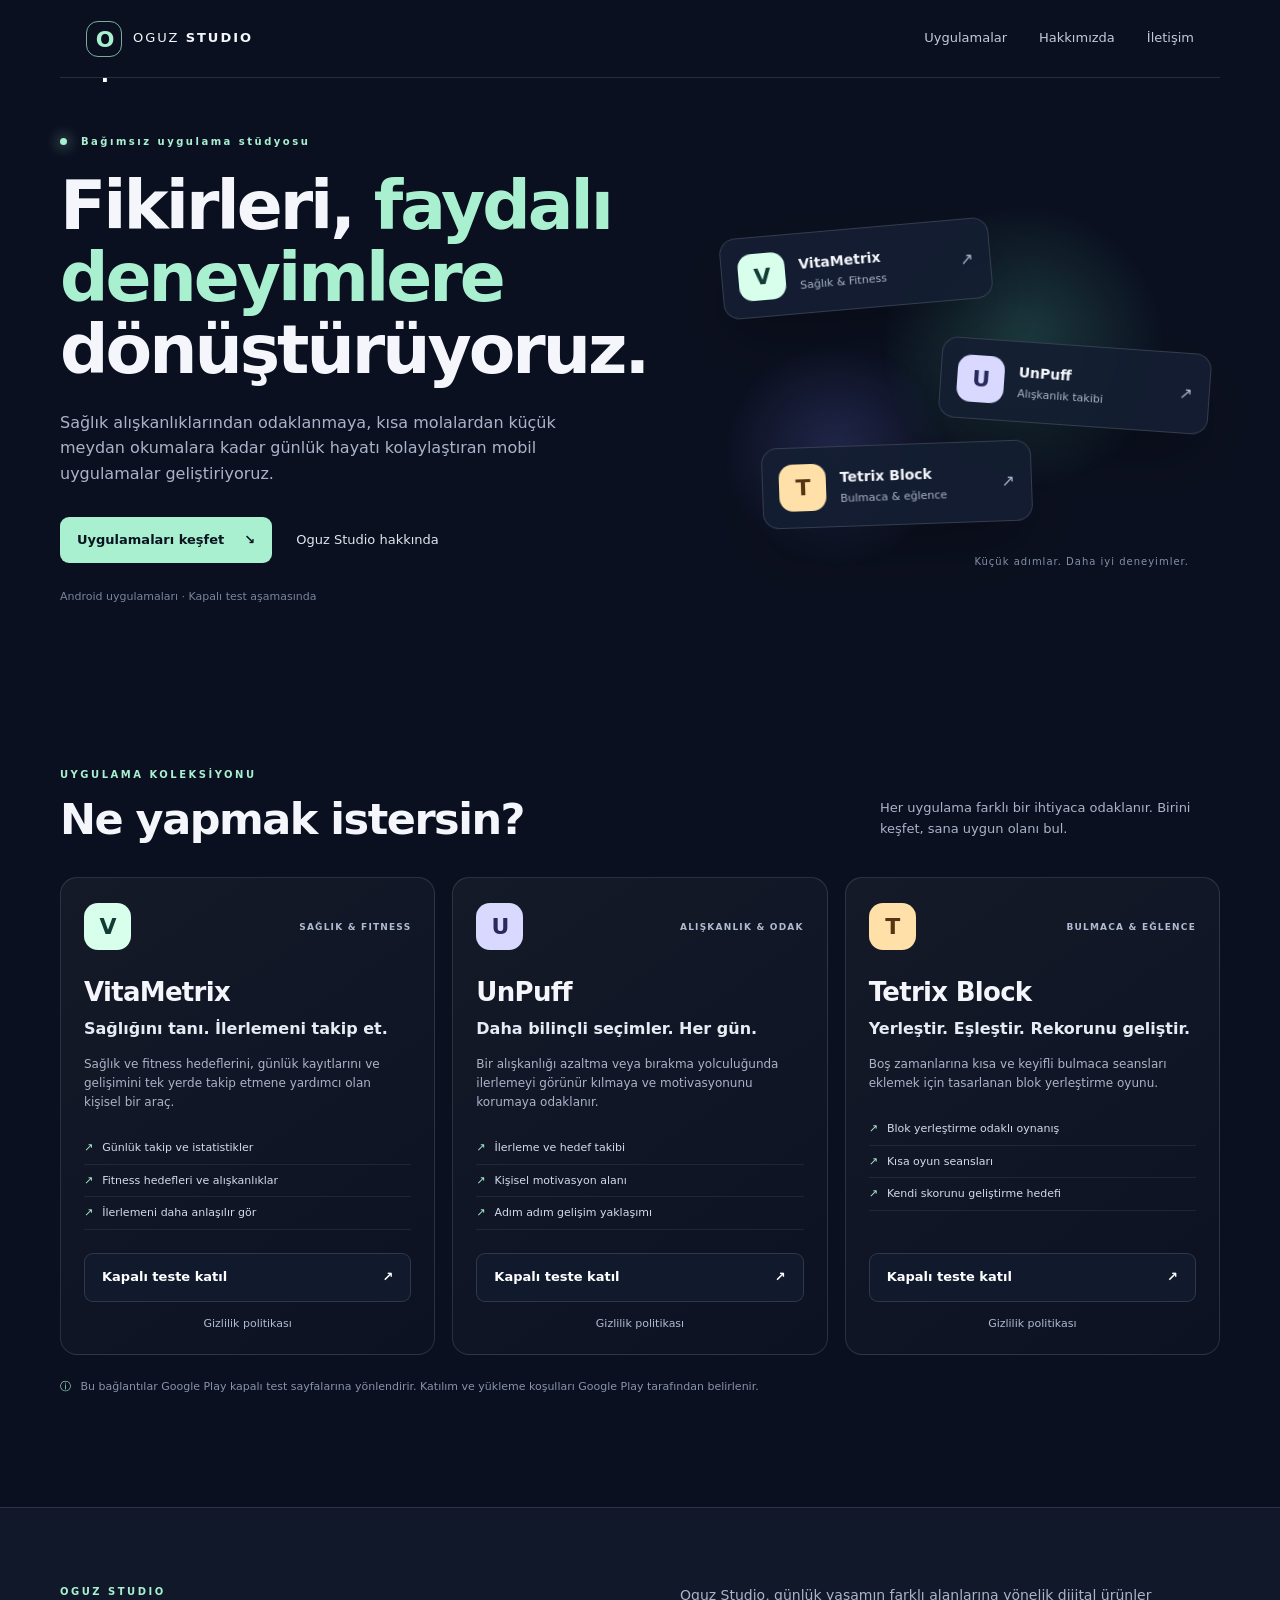
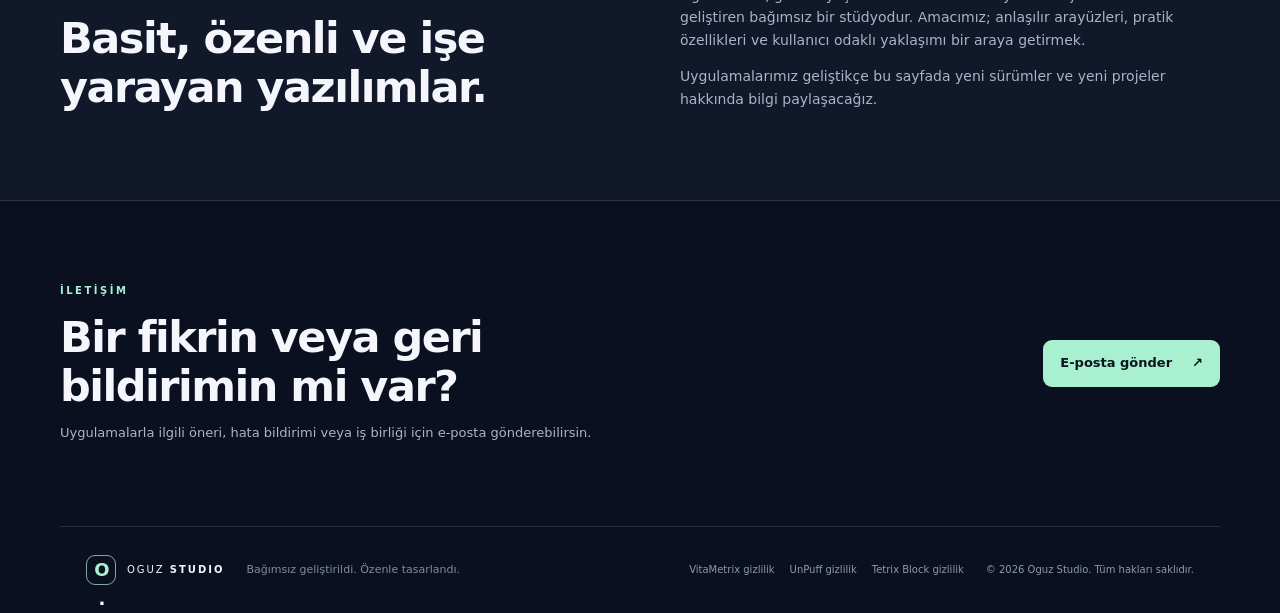
==== oguz-studio-pages/index.html @ fe0fffcc "Add files via upload" ====
<!doctype html>
<html lang="tr">
<head>
  <meta charset="utf-8">
  <meta name="viewport" content="width=device-width, initial-scale=1">
  <meta name="theme-color" content="#0b1020">
  <meta name="description" content="Oguz Studio — günlük yaşam, sağlık ve eğlence için sade, kullanışlı mobil uygulamalar.">
  <title>Oguz Studio — Mobil uygulamalar</title>
  <link rel="icon" href="assets/favicon.svg" type="image/svg+xml">
  <link rel="stylesheet" href="assets/css/styles.css">
  <script src="assets/js/main.js" defer></script>
</head>
<body>
  <a class="skip-link" href="#main">İçeriğe geç</a>
  <header class="site-header">
    <a class="brand" href="#top" aria-label="Oguz Studio ana sayfa">
      <span class="brand-mark">O<span>.</span></span>
      <span>OGUZ <b>STUDIO</b></span>
    </a>
    <button class="menu-toggle" aria-expanded="false" aria-controls="site-nav" aria-label="Menüyü aç">☰</button>
    <nav id="site-nav" class="site-nav" aria-label="Ana menü">
      <a href="#apps">Uygulamalar</a>
      <a href="#about">Hakkımızda</a>
      <a href="#contact">İletişim</a>
    </nav>
  </header>

  <main id="main">
    <section class="hero section-wrap" id="top">
      <div class="hero-copy">
        <p class="eyebrow"><span class="status-dot"></span> Bağımsız uygulama stüdyosu</p>
        <h1>Fikirleri, <span>faydalı deneyimlere</span> dönüştürüyoruz.</h1>
        <p class="hero-lead">Sağlık alışkanlıklarından odaklanmaya, kısa molalardan küçük meydan okumalara kadar günlük hayatı kolaylaştıran mobil uygulamalar geliştiriyoruz.</p>
        <div class="hero-actions">
          <a class="button button-primary" href="#apps">Uygulamaları keşfet <span aria-hidden="true">↘</span></a>
          <a class="text-link" href="#about">Oguz Studio hakkında</a>
        </div>
        <p class="hero-note">Android uygulamaları · Kapalı test aşamasında</p>
      </div>
      <div class="hero-art" aria-label="Üç uygulamayı temsil eden dekoratif kartlar">
        <div class="orb orb-one"></div><div class="orb orb-two"></div>
        <div class="floating-card card-vit"><span class="app-symbol symbol-vit">V</span><div><b>VitaMetrix</b><small>Sağlık & Fitness</small></div><span class="card-arrow">↗</span></div>
        <div class="floating-card card-un"><span class="app-symbol symbol-un">U</span><div><b>UnPuff</b><small>Alışkanlık takibi</small></div><span class="card-arrow">↗</span></div>
        <div class="floating-card card-tet"><span class="app-symbol symbol-tet">T</span><div><b>Tetrix Block</b><small>Bulmaca & eğlence</small></div><span class="card-arrow">↗</span></div>
        <div class="hero-caption">Küçük adımlar. Daha iyi deneyimler.</div>
      </div>
    </section>

    <section class="apps-section section-wrap" id="apps">
      <div class="section-heading">
        <div><p class="eyebrow">UYGULAMA KOLEKSİYONU</p><h2>Ne yapmak istersin?</h2></div>
        <p>Her uygulama farklı bir ihtiyaca odaklanır. Birini keşfet, sana uygun olanı bul.</p>
      </div>
      <div class="app-grid">
        <article class="app-card vit-card">
          <div class="app-card-top"><span class="app-symbol symbol-vit">V</span><span class="app-category">SAĞLIK & FITNESS</span></div>
          <h3>VitaMetrix</h3>
          <p class="app-tagline">Sağlığını tanı. İlerlemeni takip et.</p>
          <p>Sağlık ve fitness hedeflerini, günlük kayıtlarını ve gelişimini tek yerde takip etmene yardımcı olan kişisel bir araç.</p>
          <ul class="feature-list"><li>Günlük takip ve istatistikler</li><li>Fitness hedefleri ve alışkanlıklar</li><li>İlerlemeni daha anlaşılır gör</li></ul>
          <div class="card-footer"><a class="button button-dark" href="https://play.google.com/apps/testing/com.oguzstudio.vitametrix" target="_blank" rel="noopener">Kapalı teste katıl <span>↗</span></a><a class="privacy-link" href="privacy/vitametrix.html">Gizlilik politikası</a></div>
        </article>
        <article class="app-card un-card">
          <div class="app-card-top"><span class="app-symbol symbol-un">U</span><span class="app-category">ALIŞKANLIK & ODAK</span></div>
          <h3>UnPuff</h3>
          <p class="app-tagline">Daha bilinçli seçimler. Her gün.</p>
          <p>Bir alışkanlığı azaltma veya bırakma yolculuğunda ilerlemeyi görünür kılmaya ve motivasyonunu korumaya odaklanır.</p>
          <ul class="feature-list"><li>İlerleme ve hedef takibi</li><li>Kişisel motivasyon alanı</li><li>Adım adım gelişim yaklaşımı</li></ul>
          <div class="card-footer"><a class="button button-dark" href="https://play.google.com/apps/testing/com.oguzstudio.unpuff" target="_blank" rel="noopener">Kapalı teste katıl <span>↗</span></a><a class="privacy-link" href="privacy/unpuff.html">Gizlilik politikası</a></div>
        </article>
        <article class="app-card tet-card">
          <div class="app-card-top"><span class="app-symbol symbol-tet">T</span><span class="app-category">BULMACA & EĞLENCE</span></div>
          <h3>Tetrix Block</h3>
          <p class="app-tagline">Yerleştir. Eşleştir. Rekorunu geliştir.</p>
          <p>Boş zamanlarına kısa ve keyifli bulmaca seansları eklemek için tasarlanan blok yerleştirme oyunu.</p>
          <ul class="feature-list"><li>Blok yerleştirme odaklı oynanış</li><li>Kısa oyun seansları</li><li>Kendi skorunu geliştirme hedefi</li></ul>
          <div class="card-footer"><a class="button button-dark" href="https://play.google.com/apps/testing/com.oguzstudio.tetrixblock" target="_blank" rel="noopener">Kapalı teste katıl <span>↗</span></a><a class="privacy-link" href="privacy/tetrixblock.html">Gizlilik politikası</a></div>
        </article>
      </div>
      <p class="testing-note"><span aria-hidden="true">ⓘ</span> Bu bağlantılar Google Play kapalı test sayfalarına yönlendirir. Katılım ve yükleme koşulları Google Play tarafından belirlenir.</p>
    </section>

    <section class="about-section" id="about">
      <div class="section-wrap about-inner">
        <div><p class="eyebrow">OGUZ STUDIO</p><h2>Basit, özenli ve işe yarayan yazılımlar.</h2></div>
        <div class="about-copy"><p>Oguz Studio, günlük yaşamın farklı alanlarına yönelik dijital ürünler geliştiren bağımsız bir stüdyodur. Amacımız; anlaşılır arayüzleri, pratik özellikleri ve kullanıcı odaklı yaklaşımı bir araya getirmek.</p><p>Uygulamalarımız geliştikçe bu sayfada yeni sürümler ve yeni projeler hakkında bilgi paylaşacağız.</p></div>
      </div>
    </section>

    <section class="contact-section section-wrap" id="contact">
      <div><p class="eyebrow">İLETİŞİM</p><h2>Bir fikrin veya geri bildirimin mi var?</h2><p>Uygulamalarla ilgili öneri, hata bildirimi veya iş birliği için e-posta gönderebilirsin.</p></div>
      <a class="button button-primary" href="mailto:oguzstudio.contact@gmail.com?subject=Oguz%20Studio%20-%20Geri%20Bildirim">E-posta gönder <span>↗</span></a>
    </section>
  </main>

  <footer class="site-footer">
    <a class="brand brand-footer" href="#top"><span class="brand-mark">O<span>.</span></span><span>OGUZ <b>STUDIO</b></span></a>
    <p>Bağımsız geliştirildi. Özenle tasarlandı.</p>
    <div class="footer-links"><a href="privacy/vitametrix.html">VitaMetrix gizlilik</a><a href="privacy/unpuff.html">UnPuff gizlilik</a><a href="privacy/tetrixblock.html">Tetrix Block gizlilik</a></div>
    <small>© <span id="year">2026</span> Oguz Studio. Tüm hakları saklıdır.</small>
  </footer>
</body>
</html>
---- oguz-studio-pages/assets/css/styles.css ----
:root{--bg:#0b1020;--panel:#111a2d;--text:#f4f6fb;--muted:#aab4c8;--line:rgba(255,255,255,.12);--accent:#a8f0d0;--max:1160px}*{box-sizing:border-box}html{scroll-behavior:smooth;scroll-padding-top:90px}body{margin:0;background:var(--bg);color:var(--text);font-family:Inter,ui-sans-serif,system-ui,-apple-system,BlinkMacSystemFont,"Segoe UI",sans-serif;line-height:1.6}a{color:inherit;text-decoration:none}.skip-link{position:absolute;left:-9999px;top:0}.skip-link:focus{left:12px;top:12px;background:white;color:#111;padding:10px;z-index:10}.site-header{height:78px;display:flex;align-items:center;justify-content:space-between;max-width:var(--max);padding:0 26px;margin:auto;border-bottom:1px solid var(--line)}.brand{display:inline-flex;align-items:center;gap:11px;font-size:13px;letter-spacing:2px;font-weight:500}.brand b{font-weight:800}.brand-mark{display:grid;place-items:center;width:36px;height:36px;border:1px solid rgba(168,240,208,.7);border-radius:12px;font-size:22px;font-weight:800;letter-spacing:-2px;color:var(--accent)}.brand-mark span{color:#fff}.site-nav{display:flex;gap:32px;font-size:13px;color:#c1cad9}.site-nav a:hover,.text-link:hover,.privacy-link:hover{color:var(--accent)}.menu-toggle{display:none;background:transparent;border:1px solid var(--line);color:white;border-radius:9px;padding:8px 11px;font-size:19px}.section-wrap{width:min(100% - 52px,var(--max));margin-inline:auto}.hero{min-height:590px;display:grid;grid-template-columns:1.02fr .98fr;align-items:center;gap:48px;padding-top:56px;padding-bottom:70px}.eyebrow{font-size:10px;letter-spacing:2.5px;font-weight:800;color:var(--accent);margin:0 0 20px}.status-dot{display:inline-block;width:7px;height:7px;border-radius:50%;background:var(--accent);margin-right:8px;box-shadow:0 0 14px #a8f0d0}.hero h1{font-size:clamp(42px,5.3vw,68px);line-height:1.06;letter-spacing:-3px;margin:0;max-width:640px}.hero h1 span{color:var(--accent)}.hero-lead{font-size:16px;color:var(--muted);max-width:540px;margin:24px 0 30px}.hero-actions{display:flex;align-items:center;gap:24px;flex-wrap:wrap}.button{display:inline-flex;align-items:center;justify-content:center;gap:20px;border-radius:9px;padding:13px 17px;font-size:13px;font-weight:750;transition:transform .2s,background .2s}.button:hover{transform:translateY(-2px)}.button-primary{background:var(--accent);color:#0a1420}.button-dark{background:#111a2d;border:1px solid rgba(255,255,255,.13);color:#fff;width:100%;justify-content:space-between}.button-dark:hover{background:#1b2940}.text-link{font-size:13px;color:#e0e5ef}.hero-note{font-size:11px;color:#78859d;margin-top:25px}.hero-art{position:relative;min-height:390px;display:flex;align-items:center;justify-content:center;isolation:isolate}.orb{position:absolute;border-radius:50%;filter:blur(1px);z-index:-1}.orb-one{width:290px;height:290px;background:radial-gradient(circle,rgba(91,218,180,.22),rgba(91,218,180,0) 70%);top:22px;right:8%}.orb-two{width:230px;height:230px;background:radial-gradient(circle,rgba(126,137,255,.2),rgba(126,137,255,0) 70%);bottom:0;left:5%}.floating-card{position:absolute;display:flex;align-items:center;gap:14px;width:270px;padding:16px;background:rgba(19,29,49,.9);border:1px solid rgba(255,255,255,.14);border-radius:16px;box-shadow:0 25px 65px rgba(0,0,0,.28);backdrop-filter:blur(14px)}.floating-card b,.floating-card small{display:block}.floating-card b{font-size:14px}.floating-card small{font-size:11px;color:var(--muted);margin-top:2px}.card-vit{top:48px;left:5%;transform:rotate(-5deg)}.card-un{top:165px;right:0;transform:rotate(4deg)}.card-tet{bottom:45px;left:13%;transform:rotate(-2deg)}.card-arrow{margin-left:auto;color:var(--muted)}.app-symbol{width:47px;height:47px;flex:0 0 47px;display:grid;place-items:center;border-radius:14px;font-weight:900;font-size:22px;letter-spacing:-1px}.symbol-vit{background:#d7ffec;color:#123b35}.symbol-un{background:#d9d9ff;color:#29295d}.symbol-tet{background:#ffe0a8;color:#553513}.hero-caption{position:absolute;bottom:0;right:4%;font-size:10px;letter-spacing:1px;color:#8490a8}.apps-section{padding-top:80px;padding-bottom:100px}.section-heading{display:flex;align-items:end;justify-content:space-between;gap:35px;margin-bottom:34px}.section-heading h2,.about-inner h2,.contact-section h2{font-size:clamp(30px,4vw,43px);line-height:1.13;letter-spacing:-1.5px;margin:0}.section-heading .eyebrow{margin-bottom:12px}.section-heading>p{max-width:340px;color:var(--muted);font-size:13px;margin:0 0 4px}.app-grid{display:grid;grid-template-columns:repeat(3,minmax(0,1fr));gap:17px}.app-card{display:flex;flex-direction:column;min-height:440px;padding:25px 23px 22px;border-radius:17px;border:1px solid var(--line);background:linear-gradient(145deg,rgba(255,255,255,.045),rgba(255,255,255,.012));}.app-card-top{display:flex;align-items:center;justify-content:space-between;gap:8px}.app-category{font-size:9px;letter-spacing:1.2px;color:#aebbd0;font-weight:800}.app-card h3{font-size:26px;letter-spacing:-.7px;margin:22px 0 0}.app-tagline{font-weight:700;color:#e7ebf4;margin:2px 0 13px!important}.app-card>p:not(.app-tagline){font-size:12px;color:var(--muted);margin:0}.feature-list{list-style:none;padding:0;margin:20px 0 23px;color:#d3dbea;font-size:11px}.feature-list li{padding:7px 0;border-bottom:1px solid rgba(255,255,255,.07)}.feature-list li:before{content:"↗";color:var(--accent);margin-right:9px}.card-footer{margin-top:auto}.privacy-link{display:block;text-align:center;font-size:11px;color:#aebbd0;padding-top:13px}.testing-note{font-size:11px;color:#8793a9;margin-top:23px}.testing-note span{color:var(--accent);margin-right:6px}.about-section{background:#10182a;border-top:1px solid var(--line);border-bottom:1px solid var(--line);padding:76px 0}.about-inner{display:grid;grid-template-columns:1fr 1fr;gap:80px;align-items:start}.about-inner .eyebrow{margin-bottom:14px}.about-copy{color:var(--muted);font-size:14px}.about-copy p:first-child{margin-top:0}.contact-section{display:flex;align-items:center;justify-content:space-between;gap:30px;padding-top:82px;padding-bottom:82px}.contact-section>div{max-width:650px}.contact-section .eyebrow{margin-bottom:14px}.contact-section p:not(.eyebrow){font-size:13px;color:var(--muted);margin-bottom:0}.contact-section>.button{flex-shrink:0}.site-footer{border-top:1px solid var(--line);padding:28px 26px 24px;display:flex;align-items:center;gap:22px;flex-wrap:wrap;max-width:var(--max);margin:auto}.brand-footer{font-size:10px}.brand-footer .brand-mark{width:30px;height:30px;border-radius:9px;font-size:18px}.site-footer>p{font-size:11px;color:#7f8ba2;margin:0 auto 0 0}.footer-links{display:flex;gap:15px;flex-wrap:wrap}.footer-links a,.site-footer small{font-size:10px;color:#8d99ae}.footer-links a:hover{color:var(--accent)}@media(max-width:850px){.hero{gap:15px;grid-template-columns:1fr 1fr}.hero h1{font-size:48px}.floating-card{width:240px}.app-card{padding:20px 17px}.app-category{font-size:8px}.about-inner{gap:35px}.site-footer{gap:15px}}@media(max-width:680px){.site-header{height:68px;padding:0 20px}.menu-toggle{display:block}.site-nav{display:none;position:absolute;z-index:5;top:67px;left:12px;right:12px;padding:17px;background:#121c30;border:1px solid var(--line);border-radius:12px;flex-direction:column;gap:0}.site-nav.open{display:flex}.site-nav a{padding:12px}.section-wrap{width:min(100% - 38px,var(--max))}.hero{display:flex;flex-direction:column;align-items:stretch;padding-top:58px;padding-bottom:45px;gap:10px}.hero h1{font-size:clamp(43px,12vw,60px);letter-spacing:-2.5px}.hero-lead{font-size:14px}.hero-art{min-height:310px;margin-top:10px}.card-vit{left:0;top:25px}.card-un{right:0;top:120px}.card-tet{left:4%;bottom:30px}.floating-card{width:min(260px,78%);padding:12px}.app-symbol{width:40px;height:40px;flex-basis:40px}.hero-caption{bottom:0;right:0;font-size:9px}.apps-section{padding-top:50px;padding-bottom:65px}.section-heading{display:block}.section-heading>p{margin-top:15px}.app-grid{grid-template-columns:1fr;gap:14px}.app-card{min-height:0;padding:23px}.app-card h3{margin-top:16px}.about-section{padding:55px 0}.about-inner{grid-template-columns:1fr;gap:15px}.contact-section{padding-top:58px;padding-bottom:58px;align-items:flex-start;flex-direction:column}.site-footer{padding:25px 20px;align-items:flex-start;flex-direction:column}.site-footer>p{margin:0}.footer-links{gap:12px}.footer-links a{font-size:10px}}@media(prefers-reduced-motion:reduce){html{scroll-behavior:auto}*,*:before,*:after{transition:none!important}}
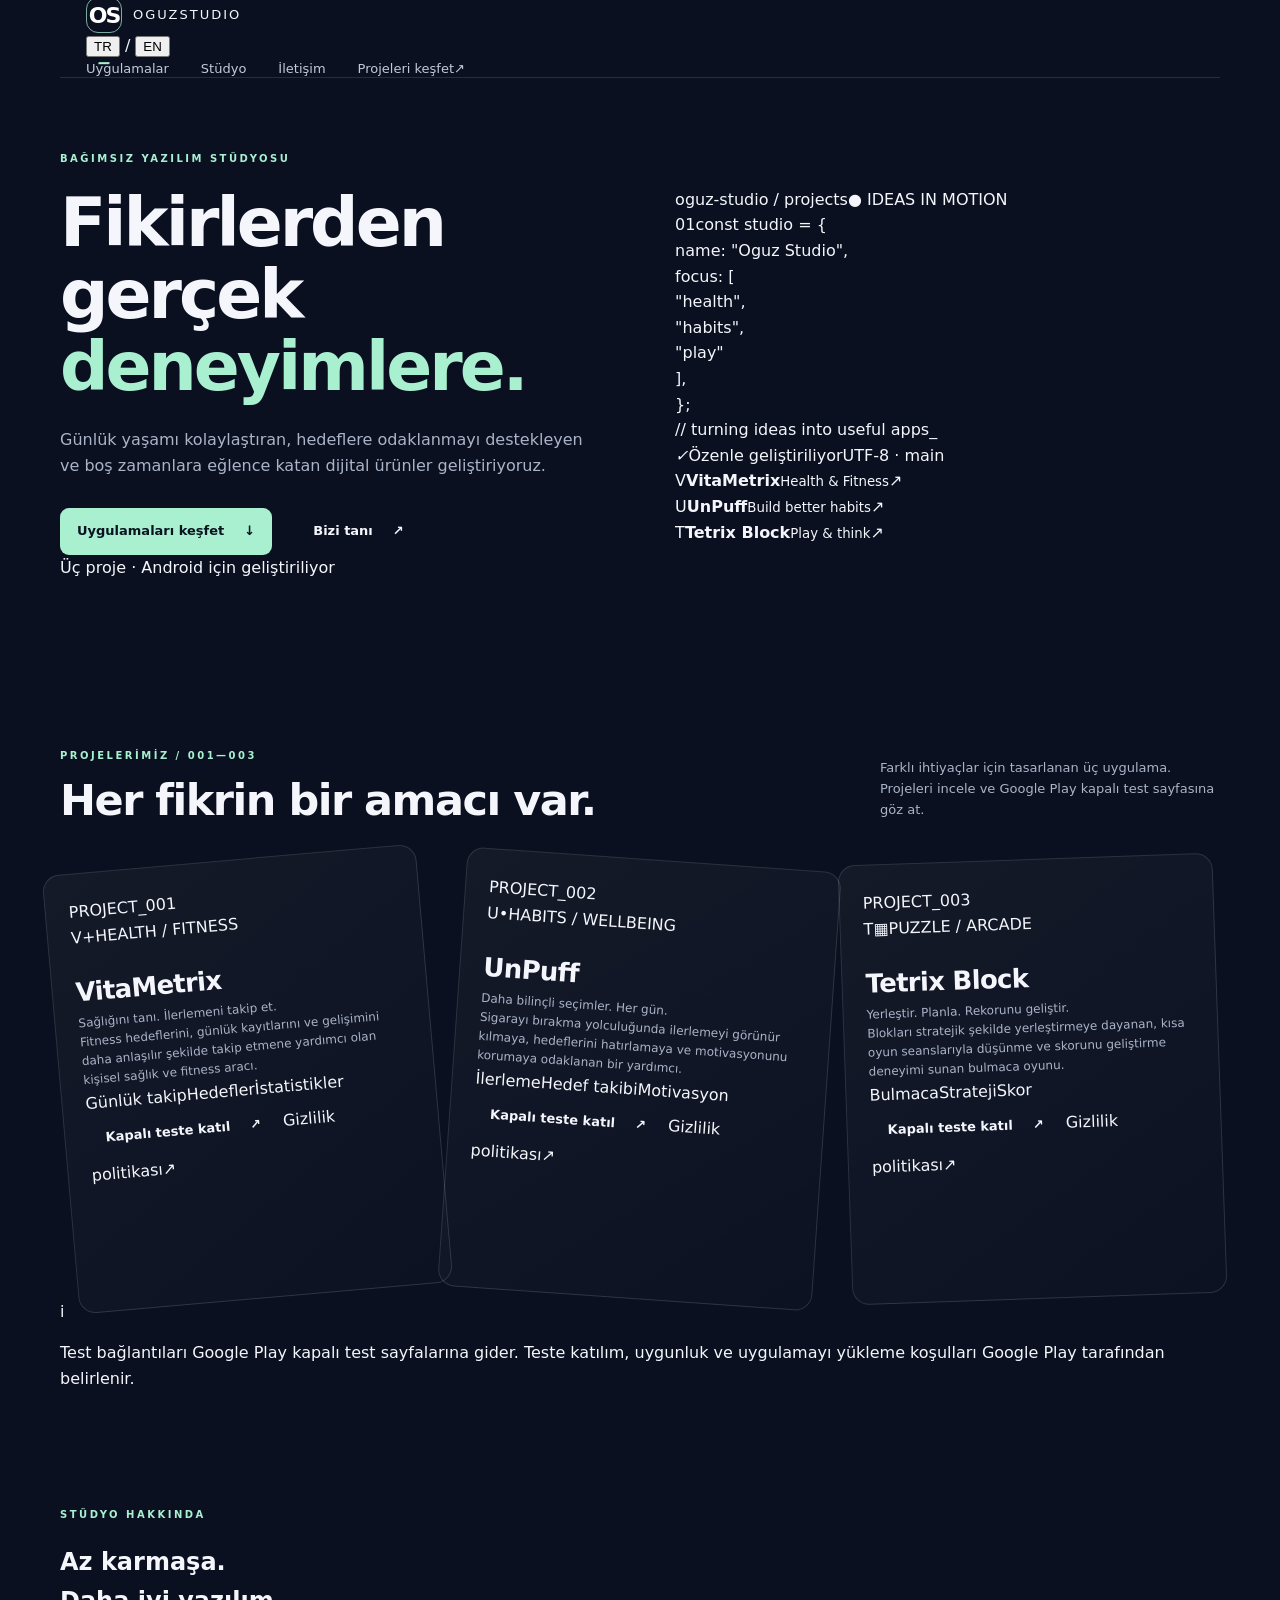
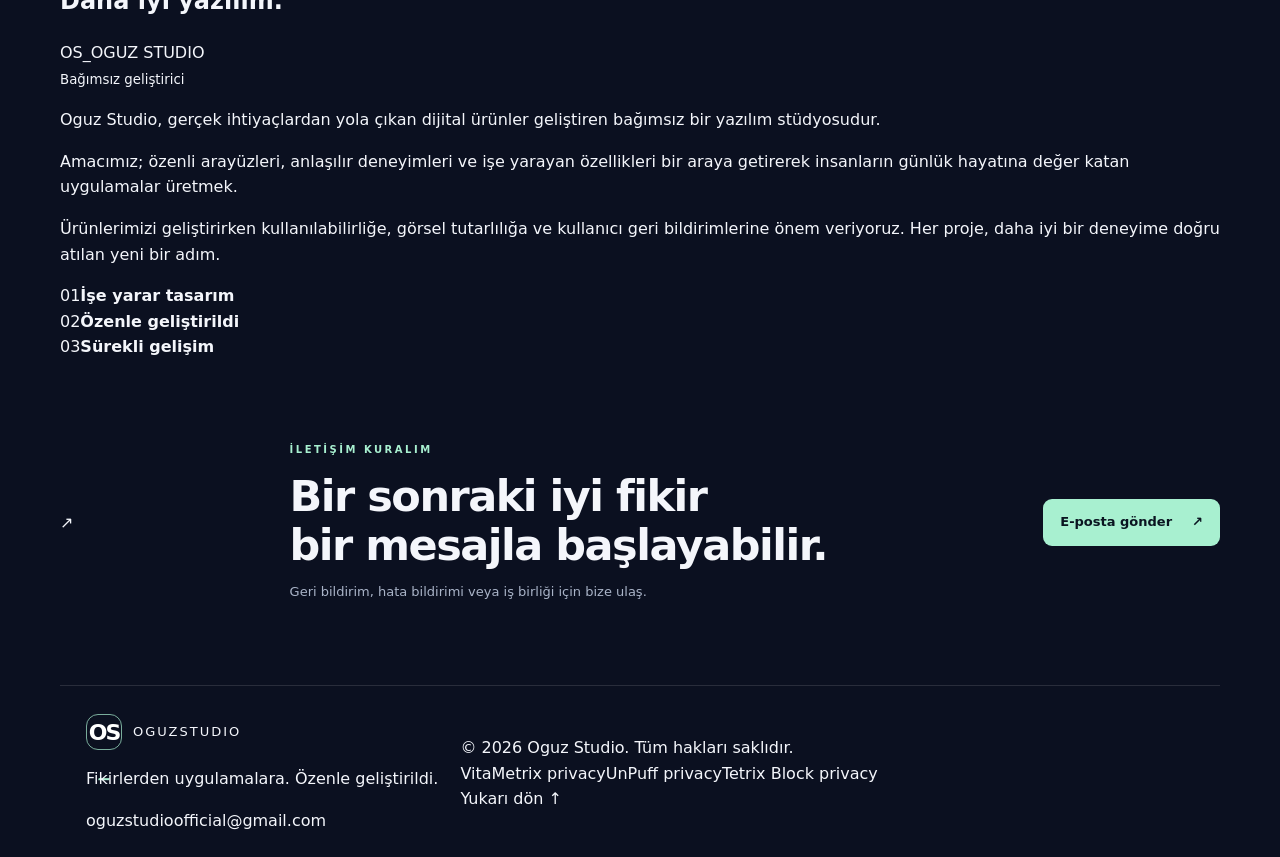
==== commit ef421b68: "Update index.html" ====
--- a/oguz-studio-pages/index.html
+++ b/oguz-studio-pages/index.html
@@ -3,101 +3,159 @@
 <head>
   <meta charset="utf-8">
   <meta name="viewport" content="width=device-width, initial-scale=1">
-  <meta name="theme-color" content="#0b1020">
-  <meta name="description" content="Oguz Studio — günlük yaşam, sağlık ve eğlence için sade, kullanışlı mobil uygulamalar.">
-  <title>Oguz Studio — Mobil uygulamalar</title>
+  <meta name="theme-color" content="#080c16">
+  <meta name="description" content="Oguz Studio — VitaMetrix, UnPuff ve Tetrix Block mobil uygulamaları.">
+  <meta property="og:title" content="Oguz Studio — Ideas into apps">
+  <meta property="og:description" content="Thoughtful mobile apps for everyday life.">
+  <meta property="og:type" content="website">
+  <title>Oguz Studio — Ideas into apps</title>
   <link rel="icon" href="assets/favicon.svg" type="image/svg+xml">
   <link rel="stylesheet" href="assets/css/styles.css">
   <script src="assets/js/main.js" defer></script>
 </head>
 <body>
-  <a class="skip-link" href="#main">İçeriğe geç</a>
+  <a class="skip-link" href="#main" data-i18n="skip">İçeriğe geç</a>
   <header class="site-header">
-    <a class="brand" href="#top" aria-label="Oguz Studio ana sayfa">
-      <span class="brand-mark">O<span>.</span></span>
-      <span>OGUZ <b>STUDIO</b></span>
-    </a>
-    <button class="menu-toggle" aria-expanded="false" aria-controls="site-nav" aria-label="Menüyü aç">☰</button>
-    <nav id="site-nav" class="site-nav" aria-label="Ana menü">
-      <a href="#apps">Uygulamalar</a>
-      <a href="#about">Hakkımızda</a>
-      <a href="#contact">İletişim</a>
-    </nav>
+    <div class="header-inner">
+      <a class="brand" href="#top" aria-label="Oguz Studio ana sayfa">
+        <span class="brand-mark" aria-hidden="true"><span>OS</span><i>_</i></span>
+        <span class="brand-name">OGUZ<span>STUDIO</span></span>
+      </a>
+      <div class="header-right">
+        <div class="language-switch" role="group" aria-label="Language">
+          <button type="button" class="lang-button active" data-lang="tr" aria-pressed="true">TR</button>
+          <span aria-hidden="true">/</span>
+          <button type="button" class="lang-button" data-lang="en" aria-pressed="false">EN</button>
+        </div>
+        <button class="menu-toggle" type="button" aria-expanded="false" aria-controls="site-nav" aria-label="Menüyü aç">
+          <span></span><span></span>
+        </button>
+      </div>
+      <nav id="site-nav" class="site-nav" aria-label="Ana menü">
+        <a href="#apps" data-i18n="nav_apps">Uygulamalar</a>
+        <a href="#studio" data-i18n="nav_studio">Stüdyo</a>
+        <a href="#contact" data-i18n="nav_contact">İletişim</a>
+        <a class="nav-cta" href="#apps"><span data-i18n="nav_cta">Projeleri keşfet</span><span aria-hidden="true">↗</span></a>
+      </nav>
+    </div>
   </header>
 
   <main id="main">
     <section class="hero section-wrap" id="top">
       <div class="hero-copy">
-        <p class="eyebrow"><span class="status-dot"></span> Bağımsız uygulama stüdyosu</p>
-        <h1>Fikirleri, <span>faydalı deneyimlere</span> dönüştürüyoruz.</h1>
-        <p class="hero-lead">Sağlık alışkanlıklarından odaklanmaya, kısa molalardan küçük meydan okumalara kadar günlük hayatı kolaylaştıran mobil uygulamalar geliştiriyoruz.</p>
+        <div class="eyebrow"><span class="eyebrow-line"></span><span data-i18n="hero_eyebrow">BAĞIMSIZ YAZILIM STÜDYOSU</span></div>
+        <h1 data-i18n="hero_title">Fikirlerden<br>gerçek <span class="gradient-text">deneyimlere.</span></h1>
+        <p class="hero-lead" data-i18n="hero_lead">Günlük yaşamı kolaylaştıran, hedeflere odaklanmayı destekleyen ve boş zamanlara eğlence katan dijital ürünler geliştiriyoruz.</p>
         <div class="hero-actions">
-          <a class="button button-primary" href="#apps">Uygulamaları keşfet <span aria-hidden="true">↘</span></a>
-          <a class="text-link" href="#about">Oguz Studio hakkında</a>
+          <a class="button button-primary" href="#apps"><span data-i18n="hero_primary">Uygulamaları keşfet</span><span aria-hidden="true">↓</span></a>
+          <a class="button button-quiet" href="#studio"><span data-i18n="hero_secondary">Bizi tanı</span><span aria-hidden="true">↗</span></a>
         </div>
-        <p class="hero-note">Android uygulamaları · Kapalı test aşamasında</p>
+        <div class="hero-meta"><span class="pulse-dot"></span><span data-i18n="hero_meta">Üç proje · Android için geliştiriliyor</span></div>
       </div>
-      <div class="hero-art" aria-label="Üç uygulamayı temsil eden dekoratif kartlar">
-        <div class="orb orb-one"></div><div class="orb orb-two"></div>
-        <div class="floating-card card-vit"><span class="app-symbol symbol-vit">V</span><div><b>VitaMetrix</b><small>Sağlık & Fitness</small></div><span class="card-arrow">↗</span></div>
-        <div class="floating-card card-un"><span class="app-symbol symbol-un">U</span><div><b>UnPuff</b><small>Alışkanlık takibi</small></div><span class="card-arrow">↗</span></div>
-        <div class="floating-card card-tet"><span class="app-symbol symbol-tet">T</span><div><b>Tetrix Block</b><small>Bulmaca & eğlence</small></div><span class="card-arrow">↗</span></div>
-        <div class="hero-caption">Küçük adımlar. Daha iyi deneyimler.</div>
+
+      <div class="hero-visual" aria-label="Oguz Studio uygulama projeleri">
+        <div class="visual-grid"></div><div class="visual-glow"></div>
+        <div class="code-window">
+          <div class="window-bar">
+            <div class="window-dots"><i></i><i></i><i></i></div>
+            <span>oguz-studio / projects</span><span class="window-status">● IDEAS IN MOTION</span>
+          </div>
+          <div class="code-content">
+            <div class="code-line"><span class="line-no">01</span><span class="syntax-purple">const</span> <span class="syntax-blue">studio</span> = {</div>
+            <div class="code-line indent"><span class="syntax-green">name</span>: <span class="syntax-yellow">"Oguz Studio"</span>,</div>
+            <div class="code-line indent"><span class="syntax-green">focus</span>: [</div>
+            <div class="code-line indent2"><span class="syntax-yellow">"health"</span>,</div>
+            <div class="code-line indent2"><span class="syntax-yellow">"habits"</span>,</div>
+            <div class="code-line indent2"><span class="syntax-yellow">"play"</span></div>
+            <div class="code-line indent">],</div><div class="code-line">};</div>
+            <div class="code-line code-comment">// turning ideas into useful apps<span class="typing-cursor">_</span></div>
+          </div>
+          <div class="window-footer"><span><i class="footer-check">✓</i><span data-i18n="code_footer">Özenle geliştiriliyor</span></span><span>UTF-8 · main</span></div>
+        </div>
+        <div class="float-chip chip-one"><span class="chip-icon chip-v">V</span><span><b>VitaMetrix</b><small>Health &amp; Fitness</small></span><span class="chip-arrow">↗</span></div>
+        <div class="float-chip chip-two"><span class="chip-icon chip-u">U</span><span><b>UnPuff</b><small data-i18n="chip_un">Build better habits</small></span><span class="chip-arrow">↗</span></div>
+        <div class="float-chip chip-three"><span class="chip-icon chip-t">T</span><span><b>Tetrix Block</b><small data-i18n="chip_tet">Play &amp; think</small></span><span class="chip-arrow">↗</span></div>
+        <div class="visual-orbit orbit-a"></div><div class="visual-orbit orbit-b"></div>
       </div>
     </section>
 
     <section class="apps-section section-wrap" id="apps">
       <div class="section-heading">
-        <div><p class="eyebrow">UYGULAMA KOLEKSİYONU</p><h2>Ne yapmak istersin?</h2></div>
-        <p>Her uygulama farklı bir ihtiyaca odaklanır. Birini keşfet, sana uygun olanı bul.</p>
+        <div><div class="eyebrow" data-i18n="apps_eyebrow">PROJELERİMİZ / 001—003</div><h2 data-i18n="apps_title">Her fikrin bir amacı var.</h2></div>
+        <p data-i18n="apps_intro">Farklı ihtiyaçlar için tasarlanan üç uygulama. Projeleri incele ve Google Play kapalı test sayfasına göz at.</p>
       </div>
+
       <div class="app-grid">
-        <article class="app-card vit-card">
-          <div class="app-card-top"><span class="app-symbol symbol-vit">V</span><span class="app-category">SAĞLIK & FITNESS</span></div>
-          <h3>VitaMetrix</h3>
-          <p class="app-tagline">Sağlığını tanı. İlerlemeni takip et.</p>
-          <p>Sağlık ve fitness hedeflerini, günlük kayıtlarını ve gelişimini tek yerde takip etmene yardımcı olan kişisel bir araç.</p>
-          <ul class="feature-list"><li>Günlük takip ve istatistikler</li><li>Fitness hedefleri ve alışkanlıklar</li><li>İlerlemeni daha anlaşılır gör</li></ul>
-          <div class="card-footer"><a class="button button-dark" href="https://play.google.com/apps/testing/com.oguzstudio.vitametrix" target="_blank" rel="noopener">Kapalı teste katıl <span>↗</span></a><a class="privacy-link" href="privacy/vitametrix.html">Gizlilik politikası</a></div>
+        <article class="app-card card-vit">
+          <div class="card-topline"><span class="project-index">PROJECT_001</span><span class="project-dot"></span></div>
+          <div class="app-identity"><span class="app-logo logo-vit">V<span>+</span></span><span class="app-type">HEALTH / FITNESS</span></div>
+          <h3>VitaMetrix</h3><p class="app-subtitle" data-i18n="vit_tagline">Sağlığını tanı. İlerlemeni takip et.</p>
+          <p class="app-description" data-i18n="vit_desc">Fitness hedeflerini, günlük kayıtlarını ve gelişimini daha anlaşılır şekilde takip etmene yardımcı olan kişisel sağlık ve fitness aracı.</p>
+          <div class="tag-row"><span data-i18n="vit_tag1">Günlük takip</span><span data-i18n="vit_tag2">Hedefler</span><span data-i18n="vit_tag3">İstatistikler</span></div>
+          <div class="app-card-footer">
+            <a class="button button-card" href="https://play.google.com/apps/testing/com.oguzstudio.vitametrix" target="_blank" rel="noopener noreferrer"><span data-i18n="join_test">Kapalı teste katıl</span><span aria-hidden="true">↗</span></a>
+            <a class="policy-link" href="https://oguzstudioofficial.github.io/privacy-policies/vitametrix-privacy-policy.html"><span data-i18n="privacy">Gizlilik politikası</span><span aria-hidden="true">↗</span></a>
+          </div>
         </article>
-        <article class="app-card un-card">
-          <div class="app-card-top"><span class="app-symbol symbol-un">U</span><span class="app-category">ALIŞKANLIK & ODAK</span></div>
-          <h3>UnPuff</h3>
-          <p class="app-tagline">Daha bilinçli seçimler. Her gün.</p>
-          <p>Bir alışkanlığı azaltma veya bırakma yolculuğunda ilerlemeyi görünür kılmaya ve motivasyonunu korumaya odaklanır.</p>
-          <ul class="feature-list"><li>İlerleme ve hedef takibi</li><li>Kişisel motivasyon alanı</li><li>Adım adım gelişim yaklaşımı</li></ul>
-          <div class="card-footer"><a class="button button-dark" href="https://play.google.com/apps/testing/com.oguzstudio.unpuff" target="_blank" rel="noopener">Kapalı teste katıl <span>↗</span></a><a class="privacy-link" href="privacy/unpuff.html">Gizlilik politikası</a></div>
+
+        <article class="app-card card-un">
+          <div class="card-topline"><span class="project-index">PROJECT_002</span><span class="project-dot"></span></div>
+          <div class="app-identity"><span class="app-logo logo-un">U<span>•</span></span><span class="app-type">HABITS / WELLBEING</span></div>
+          <h3>UnPuff</h3><p class="app-subtitle" data-i18n="un_tagline">Daha bilinçli seçimler. Her gün.</p>
+          <p class="app-description" data-i18n="un_desc">Sigarayı bırakma yolculuğunda ilerlemeyi görünür kılmaya, hedeflerini hatırlamaya ve motivasyonunu korumaya odaklanan bir yardımcı.</p>
+          <div class="tag-row"><span data-i18n="un_tag1">İlerleme</span><span data-i18n="un_tag2">Hedef takibi</span><span data-i18n="un_tag3">Motivasyon</span></div>
+          <div class="app-card-footer">
+            <a class="button button-card" href="https://play.google.com/apps/testing/com.oguzstudio.unpuff" target="_blank" rel="noopener noreferrer"><span data-i18n="join_test">Kapalı teste katıl</span><span aria-hidden="true">↗</span></a>
+            <a class="policy-link" href="https://oguzstudioofficial.github.io/privacy-policies/unpuff-privacy-policy.html"><span data-i18n="privacy">Gizlilik politikası</span><span aria-hidden="true">↗</span></a>
+          </div>
         </article>
-        <article class="app-card tet-card">
-          <div class="app-card-top"><span class="app-symbol symbol-tet">T</span><span class="app-category">BULMACA & EĞLENCE</span></div>
-          <h3>Tetrix Block</h3>
-          <p class="app-tagline">Yerleştir. Eşleştir. Rekorunu geliştir.</p>
-          <p>Boş zamanlarına kısa ve keyifli bulmaca seansları eklemek için tasarlanan blok yerleştirme oyunu.</p>
-          <ul class="feature-list"><li>Blok yerleştirme odaklı oynanış</li><li>Kısa oyun seansları</li><li>Kendi skorunu geliştirme hedefi</li></ul>
-          <div class="card-footer"><a class="button button-dark" href="https://play.google.com/apps/testing/com.oguzstudio.tetrixblock" target="_blank" rel="noopener">Kapalı teste katıl <span>↗</span></a><a class="privacy-link" href="privacy/tetrixblock.html">Gizlilik politikası</a></div>
+
+        <article class="app-card card-tet">
+          <div class="card-topline"><span class="project-index">PROJECT_003</span><span class="project-dot"></span></div>
+          <div class="app-identity"><span class="app-logo logo-tet">T<span>▦</span></span><span class="app-type">PUZZLE / ARCADE</span></div>
+          <h3>Tetrix Block</h3><p class="app-subtitle" data-i18n="tet_tagline">Yerleştir. Planla. Rekorunu geliştir.</p>
+          <p class="app-description" data-i18n="tet_desc">Blokları stratejik şekilde yerleştirmeye dayanan, kısa oyun seanslarıyla düşünme ve skorunu geliştirme deneyimi sunan bulmaca oyunu.</p>
+          <div class="tag-row"><span data-i18n="tet_tag1">Bulmaca</span><span data-i18n="tet_tag2">Strateji</span><span data-i18n="tet_tag3">Skor</span></div>
+          <div class="app-card-footer">
+            <a class="button button-card" href="https://play.google.com/apps/testing/com.oguzstudio.tetrixblock" target="_blank" rel="noopener noreferrer"><span data-i18n="join_test">Kapalı teste katıl</span><span aria-hidden="true">↗</span></a>
+            <a class="policy-link" href="https://oguzstudioofficial.github.io/privacy-policies/tetrixblock-privacy-policy.html"><span data-i18n="privacy">Gizlilik politikası</span><span aria-hidden="true">↗</span></a>
+          </div>
         </article>
       </div>
-      <p class="testing-note"><span aria-hidden="true">ⓘ</span> Bu bağlantılar Google Play kapalı test sayfalarına yönlendirir. Katılım ve yükleme koşulları Google Play tarafından belirlenir.</p>
+      <div class="testing-disclaimer"><span class="info-icon">i</span><p data-i18n="disclaimer">Test bağlantıları Google Play kapalı test sayfalarına gider. Teste katılım, uygunluk ve uygulamayı yükleme koşulları Google Play tarafından belirlenir.</p></div>
     </section>
 
-    <section class="about-section" id="about">
-      <div class="section-wrap about-inner">
-        <div><p class="eyebrow">OGUZ STUDIO</p><h2>Basit, özenli ve işe yarayan yazılımlar.</h2></div>
-        <div class="about-copy"><p>Oguz Studio, günlük yaşamın farklı alanlarına yönelik dijital ürünler geliştiren bağımsız bir stüdyodur. Amacımız; anlaşılır arayüzleri, pratik özellikleri ve kullanıcı odaklı yaklaşımı bir araya getirmek.</p><p>Uygulamalarımız geliştikçe bu sayfada yeni sürümler ve yeni projeler hakkında bilgi paylaşacağız.</p></div>
+    <section class="studio-section" id="studio">
+      <div class="section-wrap studio-layout">
+        <div class="studio-heading"><div class="eyebrow" data-i18n="about_eyebrow">STÜDYO HAKKINDA</div><h2 data-i18n="about_title">Az karmaşa.<br><span class="gradient-text">Daha iyi yazılım.</span></h2>
+          <div class="studio-signature"><span class="signature-mark">OS<span>_</span></span><span>OGUZ STUDIO<br><small data-i18n="independent">Bağımsız geliştirici</small></span></div>
+        </div>
+        <div class="studio-copy">
+          <p class="studio-lead" data-i18n="about_lead">Oguz Studio, gerçek ihtiyaçlardan yola çıkan dijital ürünler geliştiren bağımsız bir yazılım stüdyosudur.</p>
+          <p data-i18n="about_p1">Amacımız; özenli arayüzleri, anlaşılır deneyimleri ve işe yarayan özellikleri bir araya getirerek insanların günlük hayatına değer katan uygulamalar üretmek.</p>
+          <p data-i18n="about_p2">Ürünlerimizi geliştirirken kullanılabilirliğe, görsel tutarlılığa ve kullanıcı geri bildirimlerine önem veriyoruz. Her proje, daha iyi bir deneyime doğru atılan yeni bir adım.</p>
+          <div class="studio-values"><div><span>01</span><b data-i18n="value1">İşe yarar tasarım</b></div><div><span>02</span><b data-i18n="value2">Özenle geliştirildi</b></div><div><span>03</span><b data-i18n="value3">Sürekli gelişim</b></div></div>
+        </div>
       </div>
     </section>
 
     <section class="contact-section section-wrap" id="contact">
-      <div><p class="eyebrow">İLETİŞİM</p><h2>Bir fikrin veya geri bildirimin mi var?</h2><p>Uygulamalarla ilgili öneri, hata bildirimi veya iş birliği için e-posta gönderebilirsin.</p></div>
-      <a class="button button-primary" href="mailto:oguzstudio.contact@gmail.com?subject=Oguz%20Studio%20-%20Geri%20Bildirim">E-posta gönder <span>↗</span></a>
+      <div class="contact-mark" aria-hidden="true">↗</div>
+      <div class="contact-copy"><div class="eyebrow" data-i18n="contact_eyebrow">İLETİŞİM KURALIM</div><h2 data-i18n="contact_title">Bir sonraki iyi fikir<br>bir mesajla başlayabilir.</h2><p data-i18n="contact_desc">Geri bildirim, hata bildirimi veya iş birliği için bize ulaş.</p></div>
+      <a class="button button-primary contact-button" href="mailto:oguzstudioofficial@gmail.com?subject=Oguz%20Studio%20-%20Iletisim"><span data-i18n="send_email">E-posta gönder</span><span aria-hidden="true">↗</span></a>
     </section>
   </main>
 
   <footer class="site-footer">
-    <a class="brand brand-footer" href="#top"><span class="brand-mark">O<span>.</span></span><span>OGUZ <b>STUDIO</b></span></a>
-    <p>Bağımsız geliştirildi. Özenle tasarlandı.</p>
-    <div class="footer-links"><a href="privacy/vitametrix.html">VitaMetrix gizlilik</a><a href="privacy/unpuff.html">UnPuff gizlilik</a><a href="privacy/tetrixblock.html">Tetrix Block gizlilik</a></div>
-    <small>© <span id="year">2026</span> Oguz Studio. Tüm hakları saklıdır.</small>
+    <div class="footer-main">
+      <a class="brand footer-brand" href="#top" aria-label="Oguz Studio ana sayfa"><span class="brand-mark" aria-hidden="true"><span>OS</span><i>_</i></span><span class="brand-name">OGUZ<span>STUDIO</span></span></a>
+      <p data-i18n="footer_tagline">Fikirlerden uygulamalara. Özenle geliştirildi.</p>
+      <a class="footer-email" href="mailto:oguzstudioofficial@gmail.com">oguzstudioofficial@gmail.com</a>
+    </div>
+    <div class="footer-bottom"><span>© <span id="year">2026</span> Oguz Studio. <span data-i18n="rights">Tüm hakları saklıdır.</span></span>
+      <div class="footer-policies"><a href="https://oguzstudioofficial.github.io/privacy-policies/vitametrix-privacy-policy.html">VitaMetrix privacy</a><a href="https://oguzstudioofficial.github.io/privacy-policies/unpuff-privacy-policy.html">UnPuff privacy</a><a href="https://oguzstudioofficial.github.io/privacy-policies/tetrixblock-privacy-policy.html">Tetrix Block privacy</a></div>
+      <a class="back-top" href="#top" data-i18n="back_top">Yukarı dön ↑</a>
+    </div>
   </footer>
 </body>
 </html>
